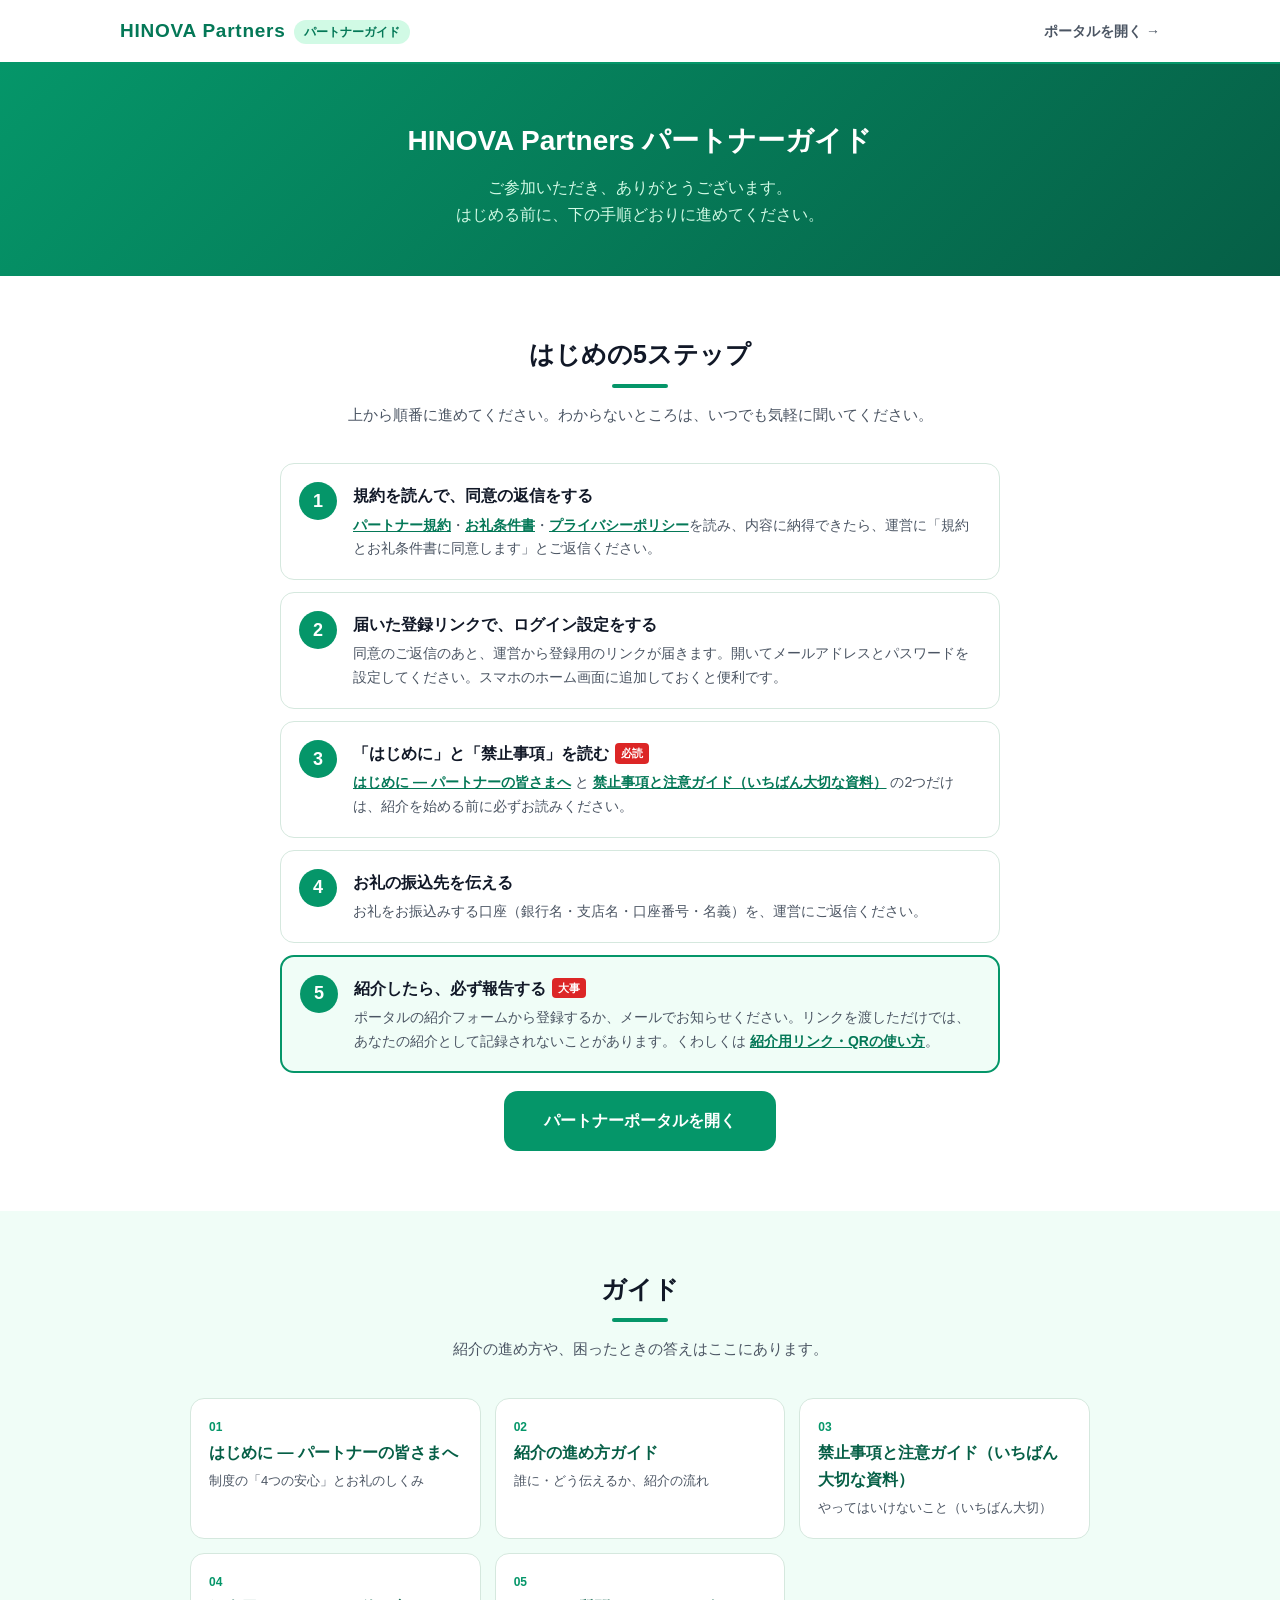
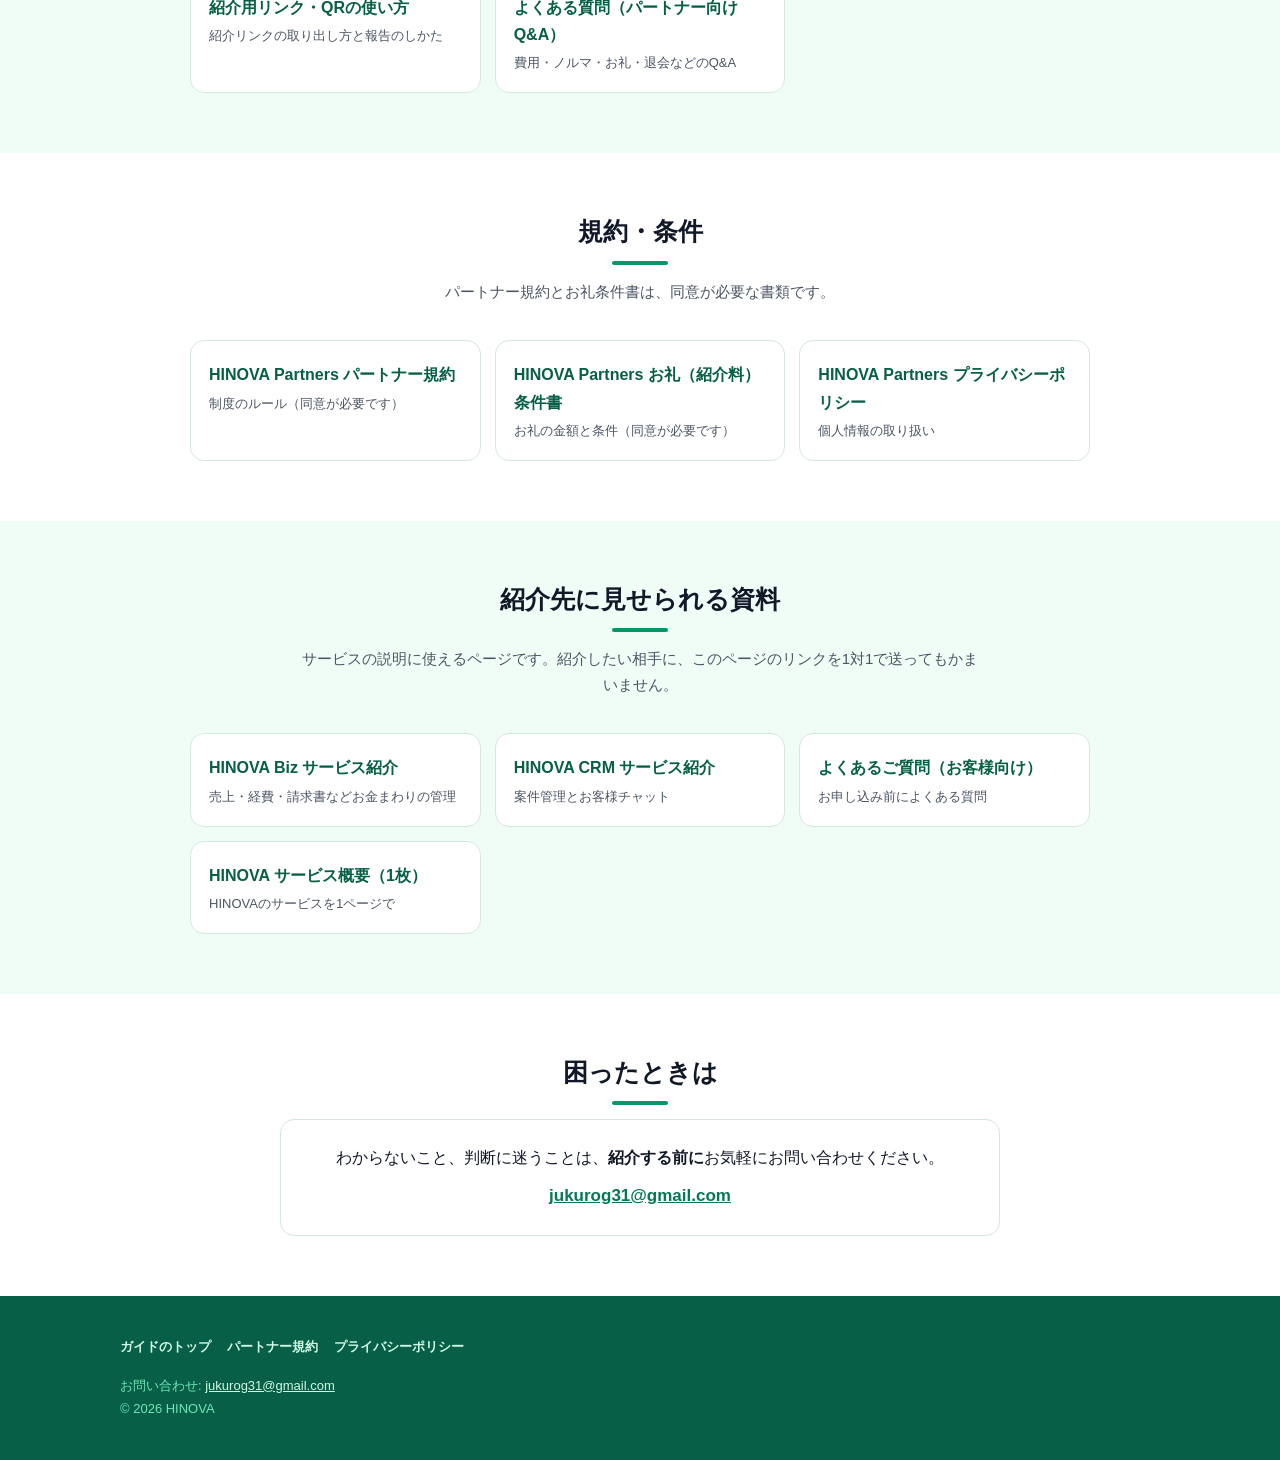
==== guide/index.html @ cd6ef4eb "パートナーガイド(/guide/)を追加：配布資料をWebページ化（住所・電話は非掲載、noindex） Co-Authored-By: Claude Opus 5 <noreply@anthropi" ====
<!DOCTYPE html>
<html lang="ja">
<head>
<meta charset="UTF-8">
<meta name="viewport" content="width=device-width, initial-scale=1.0">
<meta name="robots" content="noindex, nofollow, noarchive, nosnippet">
<meta name="googlebot" content="noindex, nofollow, noarchive, nosnippet">
<title>パートナーガイド | HINOVA Partners</title>
<link rel="stylesheet" href="../assets/style.css">
<link rel="stylesheet" href="../assets/guide.css">
</head>
<body>
<header>
  <div class="container header-inner">
    <a class="logo" href="index.html">HINOVA Partners<span class="guide-badge">パートナーガイド</span></a>
    <nav><a href="https://partners.hinova.design" target="_blank" rel="noopener">ポータルを開く →</a></nav>
  </div>
</header>
<div class="guide-hero top"><div class="container">
  <h1>HINOVA Partners パートナーガイド</h1>
  <p>ご参加いただき、ありがとうございます。<br>はじめる前に、下の手順どおりに進めてください。</p>
</div></div>

<section>
  <div class="container">
    <h2>はじめの5ステップ</h2>
    <p class="lead-text">上から順番に進めてください。わからないところは、いつでも気軽に聞いてください。</p>
    <ol class="start-steps">
      <li><h3>規約を読んで、同意の返信をする</h3><p><a href="terms.html">パートナー規約</a>・<a href="reward-terms.html">お礼条件書</a>・<a href="privacy.html">プライバシーポリシー</a>を読み、内容に納得できたら、運営に「規約とお礼条件書に同意します」とご返信ください。</p></li>
      <li><h3>届いた登録リンクで、ログイン設定をする</h3><p>同意のご返信のあと、運営から登録用のリンクが届きます。開いてメールアドレスとパスワードを設定してください。スマホのホーム画面に追加しておくと便利です。</p></li>
      <li><h3>「はじめに」と「禁止事項」を読む<span class="tag">必読</span></h3><p><a href="01-welcome.html">はじめに ― パートナーの皆さまへ</a> と <a href="03-rules.html">禁止事項と注意ガイド（いちばん大切な資料）</a> の2つだけは、紹介を始める前に必ずお読みください。</p></li>
      <li><h3>お礼の振込先を伝える</h3><p>お礼をお振込みする口座（銀行名・支店名・口座番号・名義）を、運営にご返信ください。</p></li>
      <li class="important"><h3>紹介したら、必ず報告する<span class="tag">大事</span></h3><p>ポータルの紹介フォームから登録するか、メールでお知らせください。リンクを渡しただけでは、あなたの紹介として記録されないことがあります。くわしくは <a href="04-referral-link.html">紹介用リンク・QRの使い方</a>。</p></li>
    </ol>
    <p class="section-note"><a class="btn" href="https://partners.hinova.design" target="_blank" rel="noopener">パートナーポータルを開く</a></p>
  </div>
</section>

<section class="alt">
  <div class="container">
    <h2>ガイド</h2>
    <p class="lead-text">紹介の進め方や、困ったときの答えはここにあります。</p>
    <div class="doc-cards"><a class="doc-card" href="01-welcome.html"><div class="no">01</div><h3>はじめに ― パートナーの皆さまへ</h3><p>制度の「4つの安心」とお礼のしくみ</p></a><a class="doc-card" href="02-how-to-refer.html"><div class="no">02</div><h3>紹介の進め方ガイド</h3><p>誰に・どう伝えるか、紹介の流れ</p></a><a class="doc-card" href="03-rules.html"><div class="no">03</div><h3>禁止事項と注意ガイド（いちばん大切な資料）</h3><p>やってはいけないこと（いちばん大切）</p></a><a class="doc-card" href="04-referral-link.html"><div class="no">04</div><h3>紹介用リンク・QRの使い方</h3><p>紹介リンクの取り出し方と報告のしかた</p></a><a class="doc-card" href="05-faq.html"><div class="no">05</div><h3>よくある質問（パートナー向け Q&amp;A）</h3><p>費用・ノルマ・お礼・退会などのQ&amp;A</p></a></div>
  </div>
</section>

<section>
  <div class="container">
    <h2>規約・条件</h2>
    <p class="lead-text">パートナー規約とお礼条件書は、同意が必要な書類です。</p>
    <div class="doc-cards"><a class="doc-card" href="terms.html"><h3>HINOVA Partners パートナー規約</h3><p>制度のルール（同意が必要です）</p></a><a class="doc-card" href="reward-terms.html"><h3>HINOVA Partners お礼（紹介料）条件書</h3><p>お礼の金額と条件（同意が必要です）</p></a><a class="doc-card" href="privacy.html"><h3>HINOVA Partners プライバシーポリシー</h3><p>個人情報の取り扱い</p></a></div>
  </div>
</section>

<section class="alt">
  <div class="container">
    <h2>紹介先に見せられる資料</h2>
    <p class="lead-text">サービスの説明に使えるページです。紹介したい相手に、このページのリンクを1対1で送ってもかまいません。</p>
    <div class="doc-cards"><a class="doc-card" href="c/biz.html"><h3>HINOVA Biz サービス紹介</h3><p>売上・経費・請求書などお金まわりの管理</p></a><a class="doc-card" href="c/crm.html"><h3>HINOVA CRM サービス紹介</h3><p>案件管理とお客様チャット</p></a><a class="doc-card" href="c/faq.html"><h3>よくあるご質問（お客様向け）</h3><p>お申し込み前によくある質問</p></a><a class="doc-card" href="c/overview.html"><h3>HINOVA サービス概要（1枚）</h3><p>HINOVAのサービスを1ページで</p></a></div>
  </div>
</section>

<section>
  <div class="container">
    <h2>困ったときは</h2>
    <div class="contact-box">
      <p>わからないこと、判断に迷うことは、<strong>紹介する前に</strong>お気軽にお問い合わせください。</p>
      <p style="margin-top:10px"><a href="mailto:jukurog31@gmail.com">jukurog31@gmail.com</a></p>
    </div>
  </div>
</section>

<footer>
  <div class="container">
    <div class="footer-nav"><a href="index.html">ガイドのトップ</a><a href="terms.html">パートナー規約</a><a href="privacy.html">プライバシーポリシー</a></div>
    <div class="copy">お問い合わせ: <a href="mailto:jukurog31@gmail.com" style="color:#D1FAE5">jukurog31@gmail.com</a><br>© 2026 HINOVA</div>
  </div>
</footer>
</body>
</html>
---- assets/style.css ----
/* HINOVA Partners 独立サイト — 落ち着いた、でもはっきりしたグリーン */
:root {
  --accent: #059669;
  --accent-dark: #047857;
  --accent-deep: #065F46;
  --accent-soft: #D1FAE5;
  --text: #111827;
  --text-sub: #4B5563;
  --bg: #FFFFFF;
  --bg-alt: #F0FDF7;
  --border: #D5E8DE;
  --radius: 14px;
}
* { margin: 0; padding: 0; box-sizing: border-box; }
html { scroll-behavior: smooth; }
body {
  font-family: "Hiragino Kaku Gothic ProN", "Yu Gothic", Meiryo, sans-serif;
  color: var(--text); background: var(--bg); line-height: 1.7; font-size: 16px;
}
.container { max-width: 1080px; margin: 0 auto; padding: 0 20px; }

header {
  position: sticky; top: 0; z-index: 100;
  background: rgba(255,255,255,.96); backdrop-filter: blur(6px);
  border-bottom: 2px solid var(--accent);
}
.header-inner { display: flex; align-items: center; justify-content: space-between; height: 62px; }
.logo { font-weight: 800; font-size: 19px; color: var(--accent-dark); text-decoration: none; letter-spacing: .04em; }
nav a { color: var(--text-sub); text-decoration: none; font-size: 14px; margin-left: 18px; font-weight: 600; }
nav a:hover, nav a.active { color: var(--accent-dark); }

.hero {
  background: linear-gradient(135deg, var(--accent) 0%, var(--accent-deep) 100%);
  color: #fff; padding: 84px 0 72px; text-align: center;
}
.hero h1 { font-size: 30px; line-height: 1.5; margin-bottom: 18px; font-weight: 800; }
.hero p.lead { color: #D1FAE5; font-size: 17px; margin-bottom: 30px; }
.hero .micro { font-size: 13px; color: #A7F3D0; margin-top: 14px; }
.hero .btn { background: #fff; color: var(--accent-dark); box-shadow: 0 6px 16px rgba(0,0,0,.15); }
.hero .btn:hover { background: var(--accent-soft); }

.btn {
  display: inline-block; background: var(--accent); color: #fff;
  padding: 16px 40px; border-radius: var(--radius); text-decoration: none;
  font-weight: 700; font-size: 16px; min-height: 44px; transition: all .2s;
}
.btn:hover { background: var(--accent-dark); }
.btn.secondary { background: #fff; color: var(--accent-dark); border: 2px solid var(--accent); }
.btn.secondary:hover { background: var(--accent-soft); }

section { padding: 60px 0; }
section.alt { background: var(--bg-alt); }
h2 { font-size: 25px; text-align: center; margin-bottom: 14px; font-weight: 800; position: relative; padding-bottom: 14px; line-height: 1.5; }
h2::after { content: ""; position: absolute; left: 50%; bottom: 0; transform: translateX(-50%); width: 56px; height: 4px; background: var(--accent); border-radius: 2px; }
.lead-text { text-align: center; max-width: 680px; margin: 0 auto 36px; color: var(--text-sub); font-size: 15px; }
.section-note { text-align: center; color: var(--text-sub); font-size: 13px; margin-top: 18px; }
.mt36 { margin-top: 36px; }

.cards { display: grid; grid-template-columns: repeat(auto-fit, minmax(240px, 1fr)); gap: 22px; }
.card {
  background: #fff; border: 1px solid var(--border); border-top: 4px solid var(--accent);
  border-radius: var(--radius); padding: 26px; box-shadow: 0 3px 10px rgba(5,150,105,.06);
}
.card h3 { font-size: 18px; margin-bottom: 10px; color: var(--accent-dark); }
.card p { font-size: 14px; color: var(--text-sub); }
.card .icon { font-size: 30px; margin-bottom: 12px; }
.card a { color: var(--accent-dark); font-weight: 700; }
.feature-list { list-style: none; margin-top: 14px; }
.feature-list li { position: relative; padding: 6px 0 6px 24px; font-size: 14px; color: var(--text-sub); }
.feature-list li::before { content: "✓"; position: absolute; left: 0; color: var(--accent); font-weight: 800; }

.steps { display: grid; grid-template-columns: repeat(auto-fit, minmax(200px, 1fr)); gap: 22px; }
.step { text-align: center; padding: 20px; }
.step .num {
  display: inline-flex; align-items: center; justify-content: center;
  width: 50px; height: 50px; border-radius: 50%;
  background: var(--accent); color: #fff; font-weight: 800; font-size: 20px; margin-bottom: 14px;
  box-shadow: 0 4px 10px rgba(5,150,105,.25);
}
.step h3 { font-size: 16px; margin-bottom: 6px; }
.step p { font-size: 14px; color: var(--text-sub); }

.checklist { max-width: 580px; margin: 0 auto; list-style: none; }
.checklist li {
  padding: 14px 16px 14px 48px; position: relative; background: #fff;
  border: 1px solid var(--border); border-radius: var(--radius); margin-bottom: 10px; font-size: 15px; font-weight: 600;
}
.checklist li::before {
  content: "✓"; position: absolute; left: 18px; color: var(--accent);
  font-weight: 800; font-size: 19px;
}

/* 比較表(MLMとの違い) */
.compare { max-width: 760px; margin: 0 auto; overflow-x: auto; }
.compare table { width: 100%; border-collapse: collapse; background: #fff; border-radius: var(--radius); overflow: hidden; box-shadow: 0 3px 10px rgba(5,150,105,.06); }
.compare th, .compare td { padding: 14px 16px; text-align: left; font-size: 14px; border-bottom: 1px solid var(--border); }
.compare thead th { background: var(--accent); color: #fff; font-weight: 700; }
.compare thead th.hl { background: var(--accent-deep); }
.compare td.yes { color: var(--accent-dark); font-weight: 700; }
.compare tbody tr:last-child td { border-bottom: none; }

details {
  background: #fff; border: 1px solid var(--border); border-radius: var(--radius);
  margin-bottom: 12px; padding: 0 20px; max-width: 720px; margin-left: auto; margin-right: auto;
}
details summary { cursor: pointer; padding: 16px 0; font-weight: 700; font-size: 15px; list-style: none; }
details summary::before { content: "Q. "; color: var(--accent); font-weight: 800; }
details p { padding: 0 0 16px; font-size: 14px; color: var(--text-sub); }

.cta-section { text-align: center; background: linear-gradient(135deg, var(--accent-soft), #fff); }
.cta-section h2 { margin-bottom: 24px; }

footer { background: var(--accent-deep); color: #A7F3D0; padding: 40px 0; font-size: 13px; }
footer .footer-nav { margin-bottom: 16px; }
footer .footer-nav a { color: #D1FAE5; text-decoration: none; margin-right: 16px; font-weight: 600; }
footer .footer-nav a:hover { color: #fff; }
footer .copy { color: #6EE7B7; line-height: 1.8; }

@media (max-width: 767px) {
  .hero { padding: 60px 0 52px; }
  .hero h1 { font-size: 24px; }
  h2 { font-size: 20px; }
  nav a { margin-left: 12px; font-size: 13px; }
  section { padding: 44px 0; }
}
---- assets/guide.css ----
/* パートナーガイド（/guide/）用。style.css の上に重ねて使う */
.guide-badge { display: inline-block; font-size: 12px; font-weight: 700; color: var(--accent-dark); background: var(--accent-soft); border-radius: 999px; padding: 2px 10px; margin-left: 8px; vertical-align: middle; letter-spacing: 0; }

.guide-hero { background: linear-gradient(135deg, var(--accent) 0%, var(--accent-deep) 100%); color: #fff; padding: 40px 0 34px; }
.guide-hero .crumb { font-size: 13px; color: #A7F3D0; margin-bottom: 8px; }
.guide-hero .crumb a { color: #D1FAE5; text-decoration: none; font-weight: 600; }
.guide-hero h1 { font-size: 26px; line-height: 1.5; font-weight: 800; }
.guide-hero .meta { font-size: 13px; color: #A7F3D0; margin-top: 8px; }
.guide-hero.top { text-align: center; padding: 56px 0 48px; }
.guide-hero.top h1 { font-size: 28px; margin-bottom: 12px; }
.guide-hero.top p { color: #D1FAE5; font-size: 16px; }
.guide-hero.top .btn { margin-top: 24px; background: #fff; color: var(--accent-dark); }

.doc { max-width: 760px; margin: 0 auto; padding: 36px 20px 20px; }

/* 本文 */
.prose { font-size: 16px; line-height: 1.85; }
.prose > * + * { margin-top: 16px; }
.prose h2 { text-align: left; font-size: 21px; margin-top: 44px; margin-bottom: 0; padding: 0 0 8px 14px; border-left: 5px solid var(--accent); border-bottom: 1px solid var(--border); }
.prose h2::after { display: none; }
.prose h3 { font-size: 18px; margin-top: 32px; color: var(--accent-deep); }
.prose h4 { font-size: 16px; margin-top: 24px; }
.prose p, .prose li { color: var(--text); }
.prose ul, .prose ol { padding-left: 1.5em; }
.prose li + li { margin-top: 6px; }
.prose a { color: var(--accent-dark); font-weight: 700; text-underline-offset: 3px; }
.prose strong { background: linear-gradient(transparent 62%, var(--accent-soft) 62%); }
.prose hr { border: none; border-top: 1px dashed var(--border); margin: 36px 0; }
.prose code { font-family: Consolas, Menlo, monospace; font-size: 14px; background: var(--bg-alt); border: 1px solid var(--border); border-radius: 6px; padding: 1px 6px; word-break: break-all; }
.prose pre { background: var(--bg-alt); border: 1px solid var(--border); border-radius: 10px; padding: 14px 16px; overflow-x: auto; line-height: 1.6; }
.prose pre code { background: none; border: none; padding: 0; font-size: 13px; word-break: normal; white-space: pre; }
.prose blockquote { background: var(--bg-alt); border-left: 4px solid var(--accent); border-radius: 0 var(--radius) var(--radius) 0; padding: 14px 18px; color: var(--text); }
.prose blockquote > * + * { margin-top: 8px; }
.table-wrap { overflow-x: auto; -webkit-overflow-scrolling: touch; border: 1px solid var(--border); border-radius: 10px; }
.prose table { width: 100%; border-collapse: collapse; font-size: 14px; background: #fff; }
.prose th, .prose td { padding: 10px 12px; text-align: left; vertical-align: top; border-bottom: 1px solid var(--border); }
.prose th { background: var(--bg-alt); color: var(--accent-deep); font-weight: 700; white-space: nowrap; }
.prose tr:last-child td { border-bottom: none; }

/* 前へ・次へ */
.doc-nav { display: flex; gap: 12px; margin: 48px 0 12px; }
.doc-nav a { flex: 1; display: block; border: 1px solid var(--border); border-radius: var(--radius); padding: 14px 16px; text-decoration: none; color: var(--text); background: #fff; min-height: 44px; }
.doc-nav a:hover { border-color: var(--accent); }
.doc-nav small { display: block; color: var(--text-sub); font-size: 12px; }
.doc-nav strong { color: var(--accent-dark); font-size: 15px; }
.doc-nav .next { text-align: right; }
.back-top { text-align: center; margin: 8px 0 40px; }
.back-top a { color: var(--accent-dark); font-weight: 700; }

/* トップ：はじめの手順 */
.start-steps { list-style: none; max-width: 720px; margin: 0 auto; counter-reset: step; }
.start-steps li { position: relative; background: #fff; border: 1px solid var(--border); border-radius: var(--radius); padding: 18px 18px 18px 72px; margin-bottom: 12px; counter-increment: step; }
.start-steps li::before { content: counter(step); position: absolute; left: 18px; top: 18px; width: 38px; height: 38px; border-radius: 50%; background: var(--accent); color: #fff; font-weight: 800; font-size: 18px; display: flex; align-items: center; justify-content: center; }
.start-steps h3 { font-size: 16px; margin-bottom: 4px; }
.start-steps p { font-size: 14px; color: var(--text-sub); }
.start-steps a { color: var(--accent-dark); font-weight: 700; }
.start-steps li.important { border: 2px solid var(--accent); background: var(--bg-alt); }
.tag { display: inline-block; font-size: 11px; font-weight: 800; color: #fff; background: #DC2626; border-radius: 4px; padding: 1px 6px; margin-left: 6px; vertical-align: 2px; }

.doc-cards { display: grid; grid-template-columns: repeat(auto-fit, minmax(230px, 1fr)); gap: 14px; max-width: 900px; margin: 0 auto; }
.doc-card { display: block; background: #fff; border: 1px solid var(--border); border-radius: var(--radius); padding: 18px; text-decoration: none; color: var(--text); min-height: 44px; transition: border-color .2s; }
.doc-card:hover { border-color: var(--accent); }
.doc-card .no { font-size: 12px; font-weight: 800; color: var(--accent); }
.doc-card h3 { font-size: 16px; margin: 2px 0 4px; color: var(--accent-deep); }
.doc-card p { font-size: 13px; color: var(--text-sub); }

.contact-box { max-width: 720px; margin: 0 auto; text-align: center; background: #fff; border: 1px solid var(--border); border-radius: var(--radius); padding: 24px; }
.contact-box a { color: var(--accent-dark); font-weight: 800; font-size: 17px; }

/* 紹介先向けページ（HINOVA中立デザイン） */
body.customer header { border-bottom-color: #2563EB; }
body.customer .logo { color: #1D4ED8; }
body.customer .guide-hero { background: linear-gradient(135deg, #2563EB 0%, #1E3A8A 100%); }
body.customer .guide-hero .crumb, body.customer .guide-hero .meta { color: #BFDBFE; }
body.customer .prose h2 { border-left-color: #2563EB; }
body.customer .prose h3 { color: #1E3A8A; }
body.customer .prose a { color: #1D4ED8; }
body.customer .prose strong { background: linear-gradient(transparent 62%, #DBEAFE 62%); }
body.customer .prose blockquote { border-left-color: #2563EB; background: #EFF6FF; }
body.customer .prose th { background: #EFF6FF; color: #1E3A8A; }
body.customer footer { background: #1E3A8A; color: #BFDBFE; }
body.customer footer .copy { color: #BFDBFE; }

.header-inner { gap: 12px; }
.logo { white-space: nowrap; }
nav a { white-space: nowrap; }

@media (max-width: 767px) {
  .logo { font-size: 17px; }
  .guide-badge { display: none; }
  nav a { margin-left: 0; font-size: 13px; }
  .guide-hero h1 { font-size: 21px; }
  .guide-hero.top h1 { font-size: 23px; }
  .prose { font-size: 15px; }
  .prose h2 { font-size: 18px; }
  .doc-nav { flex-direction: column; }
  .doc-nav .next { text-align: left; }
  .start-steps li { padding-left: 64px; }
}
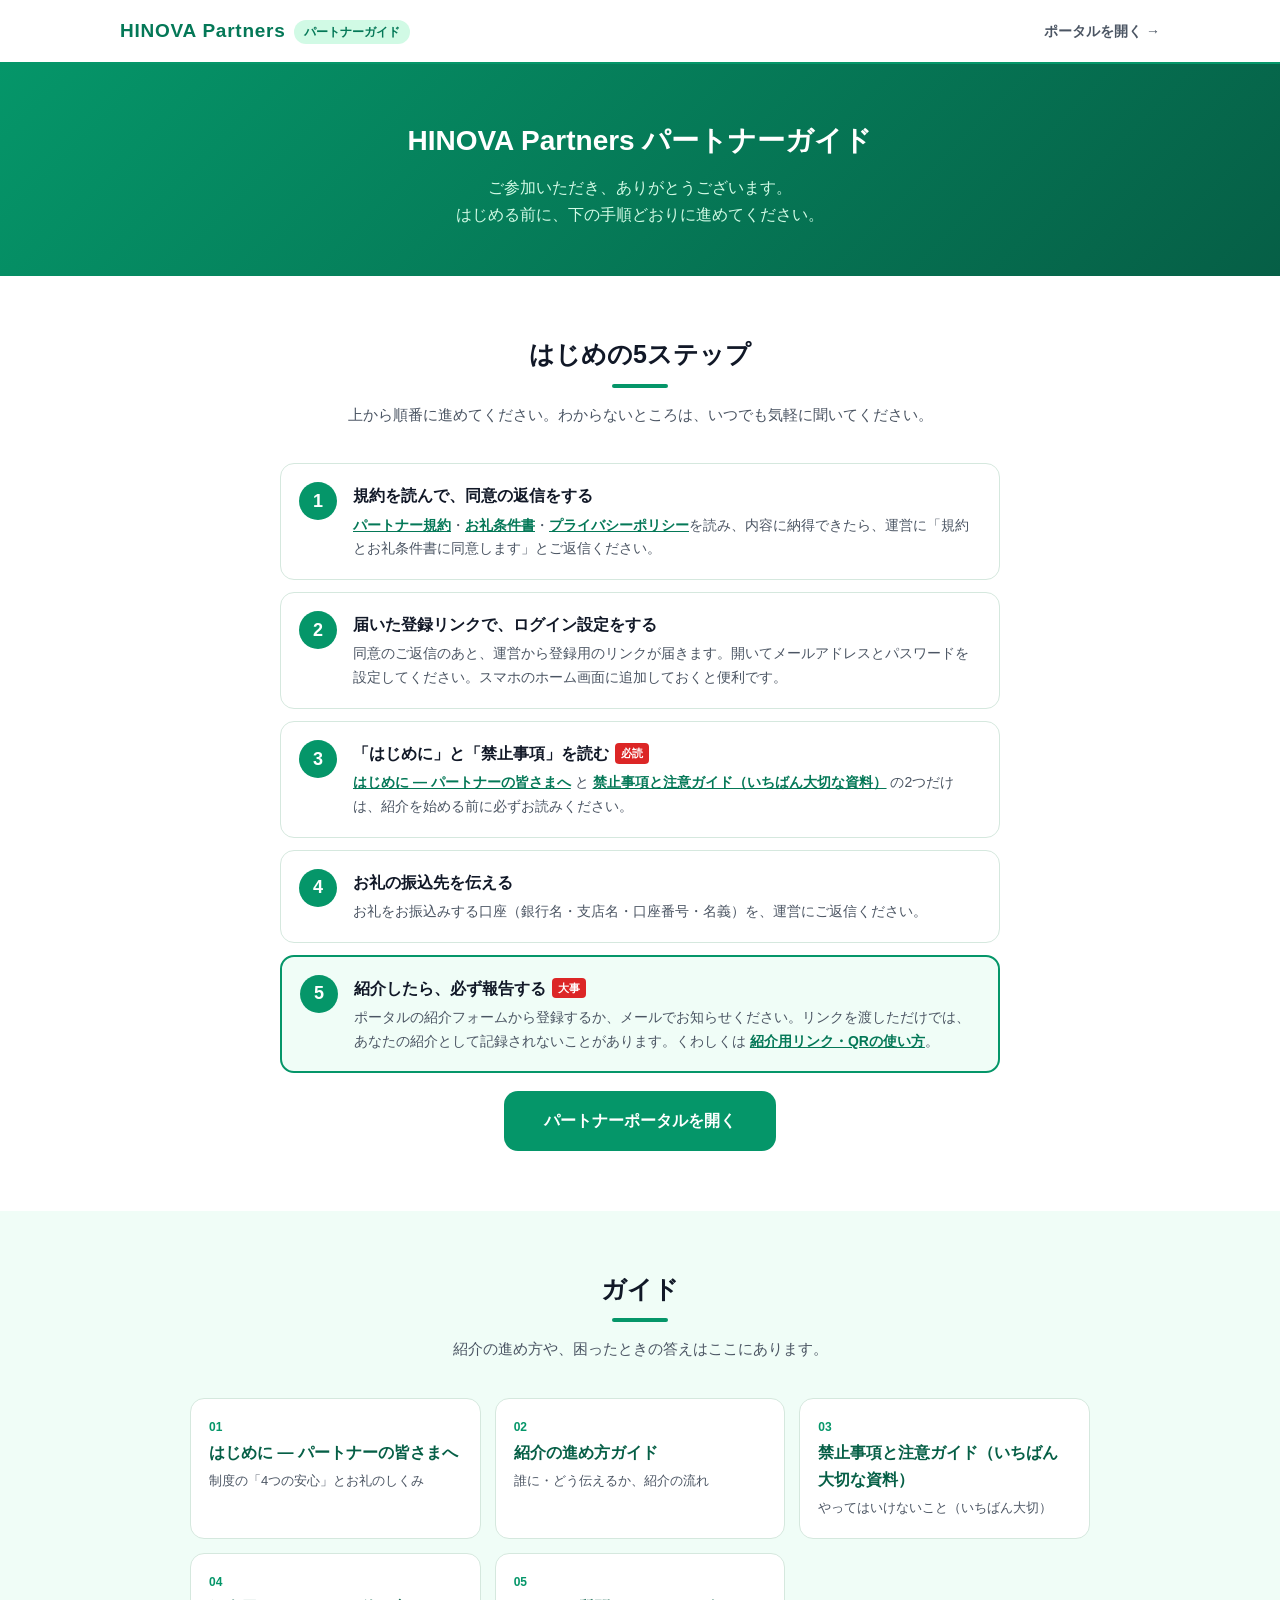
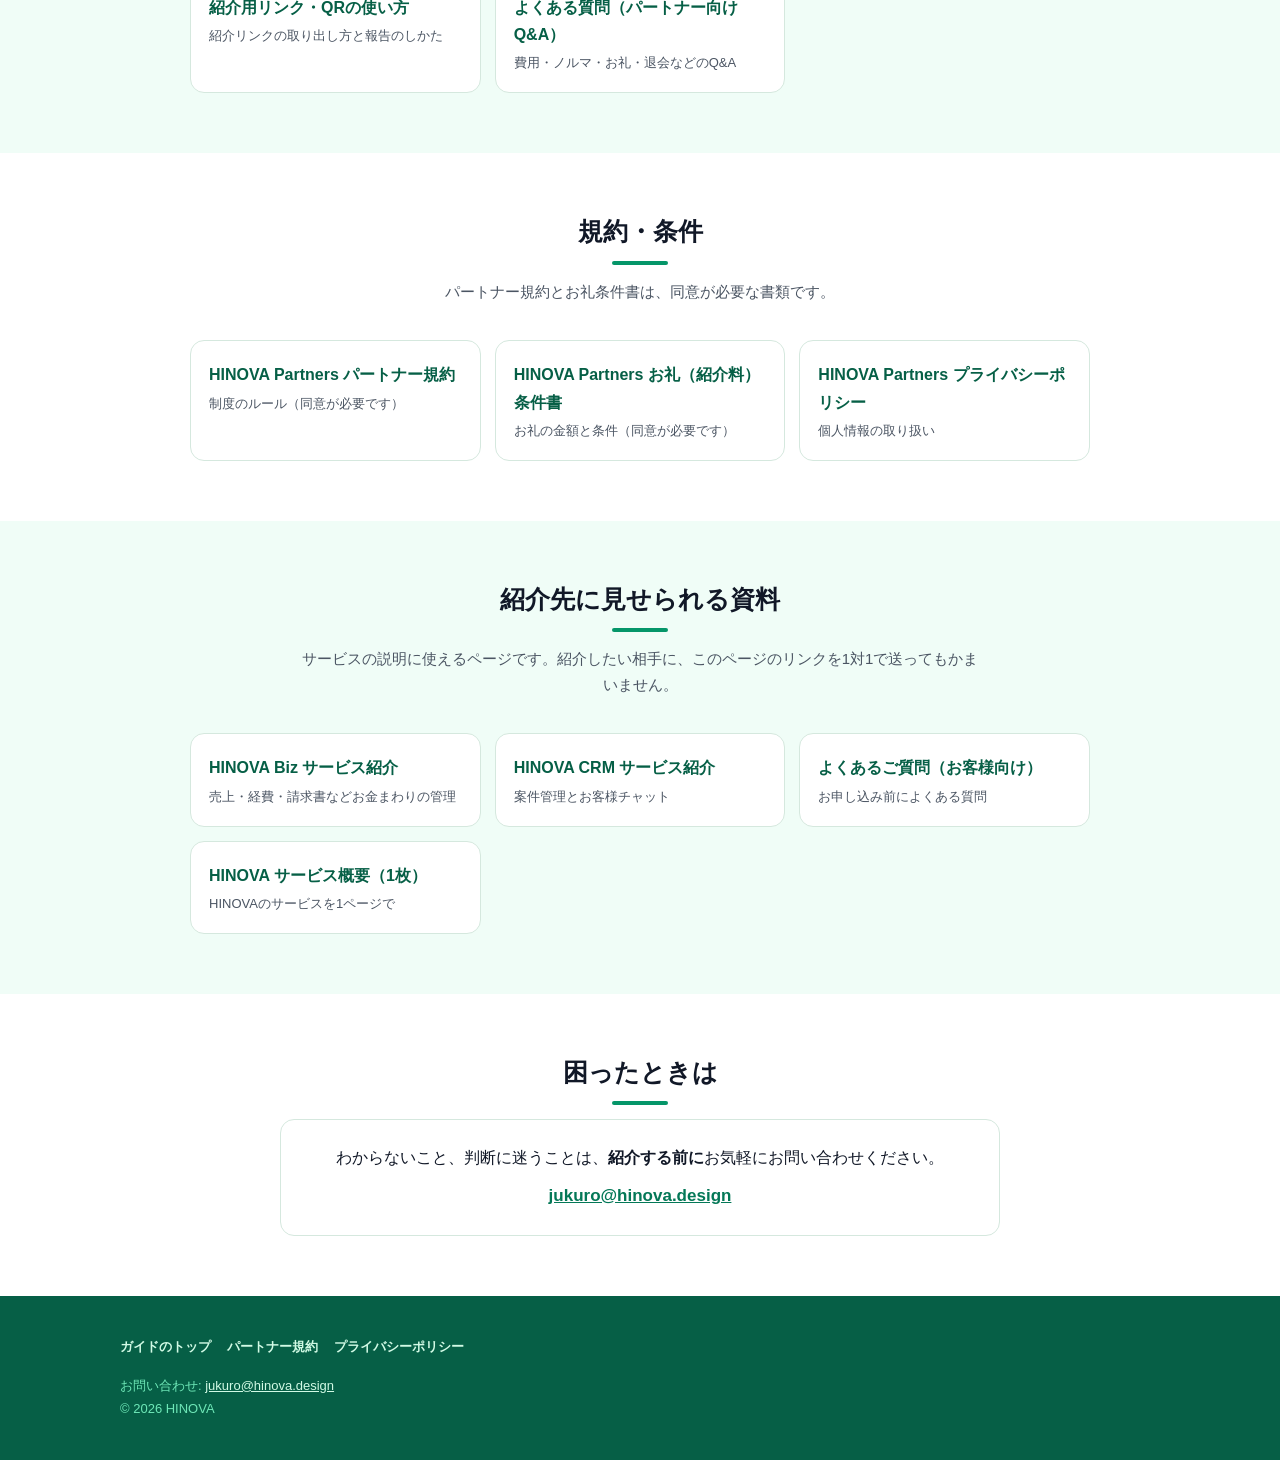
==== commit c13e432e: "問い合わせ先を jukuro@hinova.design に変更（LP・パートナーガイド） Co-Authored-By: Claude Opus 5 <noreply@anthropic.com>" ====
--- a/guide/index.html
+++ b/guide/index.html
@@ -65,7 +65,7 @@
     <h2>困ったときは</h2>
     <div class="contact-box">
       <p>わからないこと、判断に迷うことは、<strong>紹介する前に</strong>お気軽にお問い合わせください。</p>
-      <p style="margin-top:10px"><a href="mailto:jukurog31@gmail.com">jukurog31@gmail.com</a></p>
+      <p style="margin-top:10px"><a href="mailto:jukuro@hinova.design">jukuro@hinova.design</a></p>
     </div>
   </div>
 </section>
@@ -73,7 +73,7 @@
 <footer>
   <div class="container">
     <div class="footer-nav"><a href="index.html">ガイドのトップ</a><a href="terms.html">パートナー規約</a><a href="privacy.html">プライバシーポリシー</a></div>
-    <div class="copy">お問い合わせ: <a href="mailto:jukurog31@gmail.com" style="color:#D1FAE5">jukurog31@gmail.com</a><br>© 2026 HINOVA</div>
+    <div class="copy">お問い合わせ: <a href="mailto:jukuro@hinova.design" style="color:#D1FAE5">jukuro@hinova.design</a><br>© 2026 HINOVA</div>
   </div>
 </footer>
 </body>
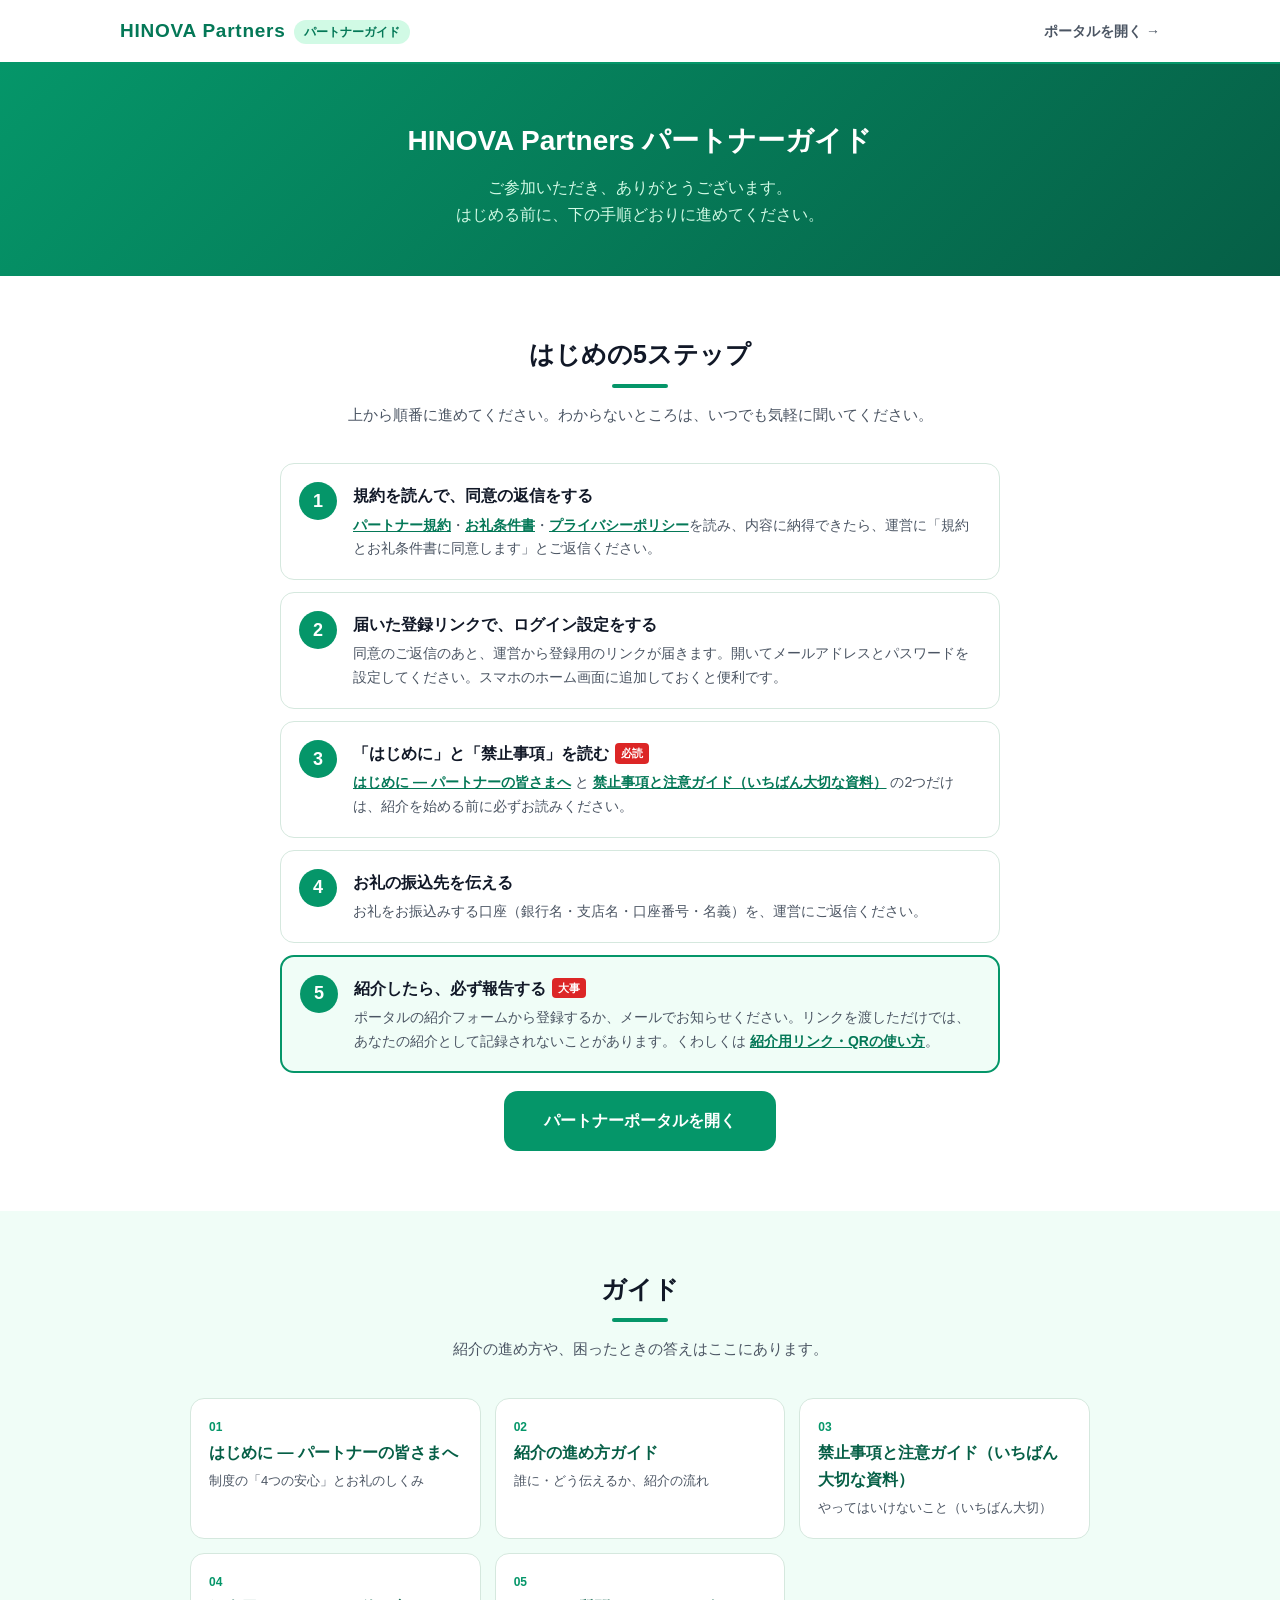
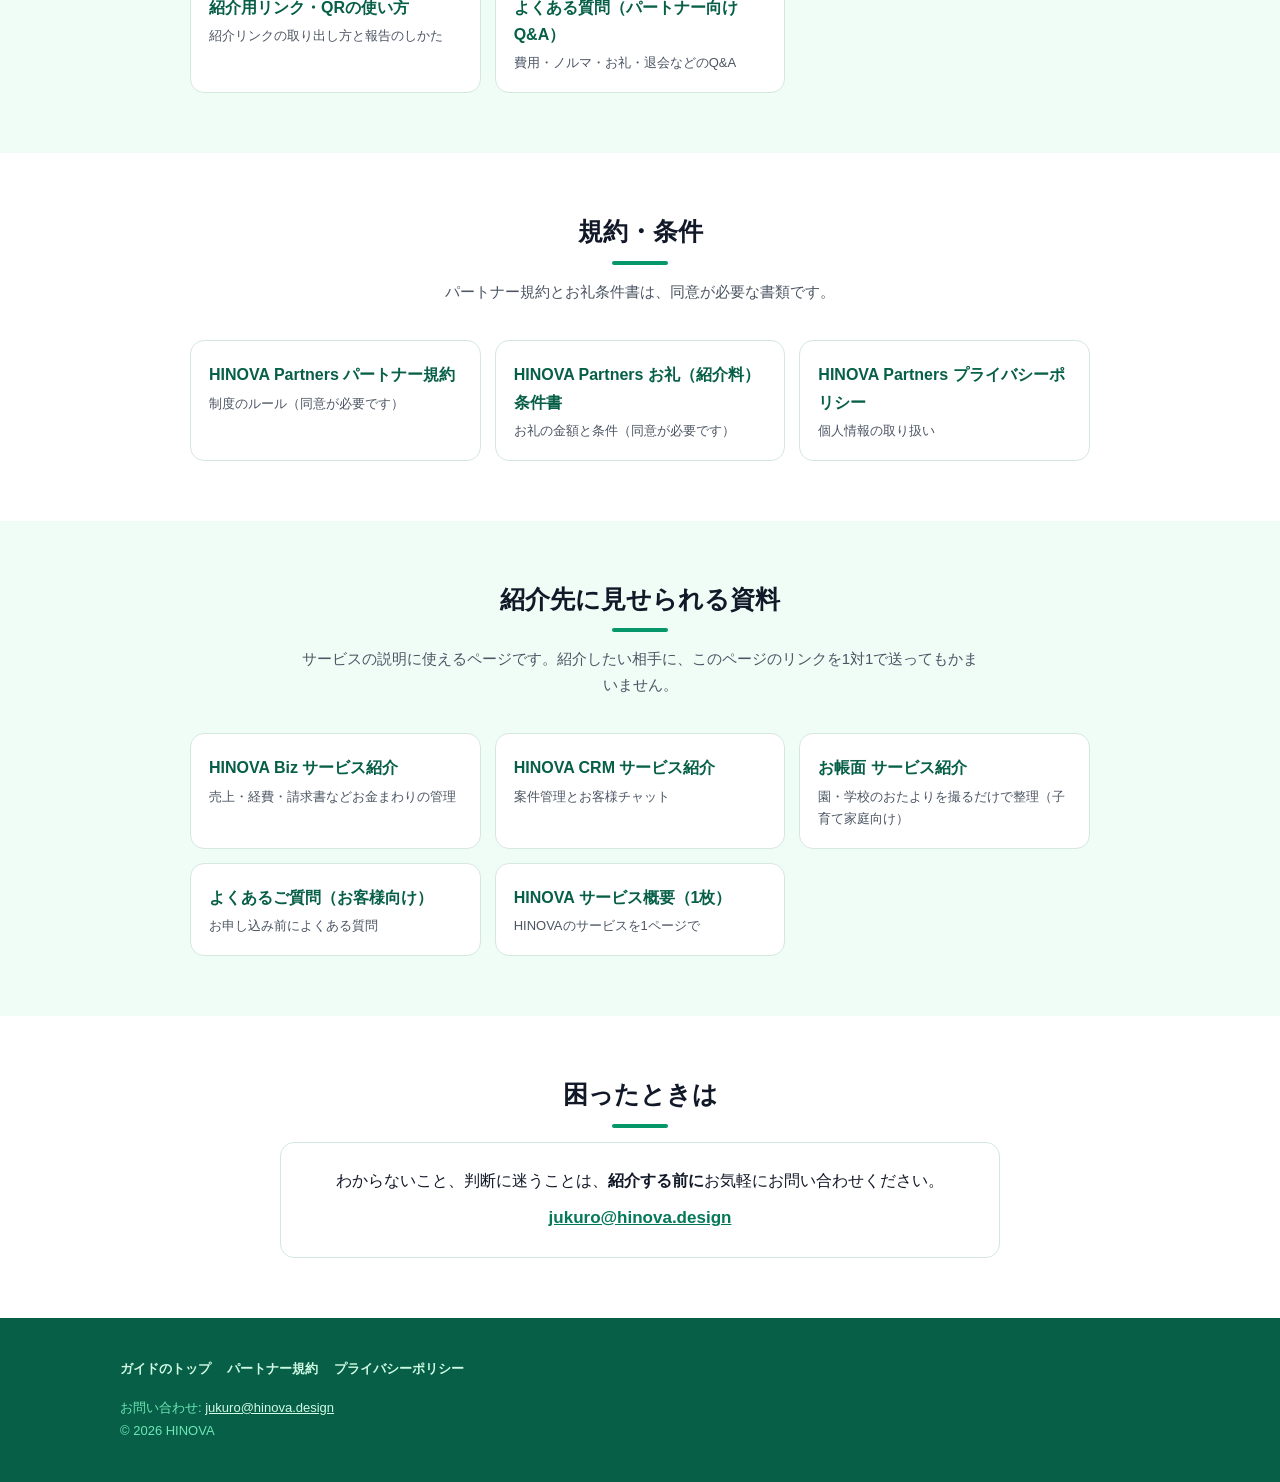
==== commit fa7ff60b: "パートナーガイドにお帳面を追加（お礼 ¥960・顧客向け紹介ページ c/ochomen.html） Co-Authored-By: Claude Opus 5 <noreply@anthropic.c" ====
--- a/guide/index.html
+++ b/guide/index.html
@@ -56,7 +56,7 @@
   <div class="container">
     <h2>紹介先に見せられる資料</h2>
     <p class="lead-text">サービスの説明に使えるページです。紹介したい相手に、このページのリンクを1対1で送ってもかまいません。</p>
-    <div class="doc-cards"><a class="doc-card" href="c/biz.html"><h3>HINOVA Biz サービス紹介</h3><p>売上・経費・請求書などお金まわりの管理</p></a><a class="doc-card" href="c/crm.html"><h3>HINOVA CRM サービス紹介</h3><p>案件管理とお客様チャット</p></a><a class="doc-card" href="c/faq.html"><h3>よくあるご質問（お客様向け）</h3><p>お申し込み前によくある質問</p></a><a class="doc-card" href="c/overview.html"><h3>HINOVA サービス概要（1枚）</h3><p>HINOVAのサービスを1ページで</p></a></div>
+    <div class="doc-cards"><a class="doc-card" href="c/biz.html"><h3>HINOVA Biz サービス紹介</h3><p>売上・経費・請求書などお金まわりの管理</p></a><a class="doc-card" href="c/crm.html"><h3>HINOVA CRM サービス紹介</h3><p>案件管理とお客様チャット</p></a><a class="doc-card" href="c/ochomen.html"><h3>お帳面 サービス紹介</h3><p>園・学校のおたよりを撮るだけで整理（子育て家庭向け）</p></a><a class="doc-card" href="c/faq.html"><h3>よくあるご質問（お客様向け）</h3><p>お申し込み前によくある質問</p></a><a class="doc-card" href="c/overview.html"><h3>HINOVA サービス概要（1枚）</h3><p>HINOVAのサービスを1ページで</p></a></div>
   </div>
 </section>
 
